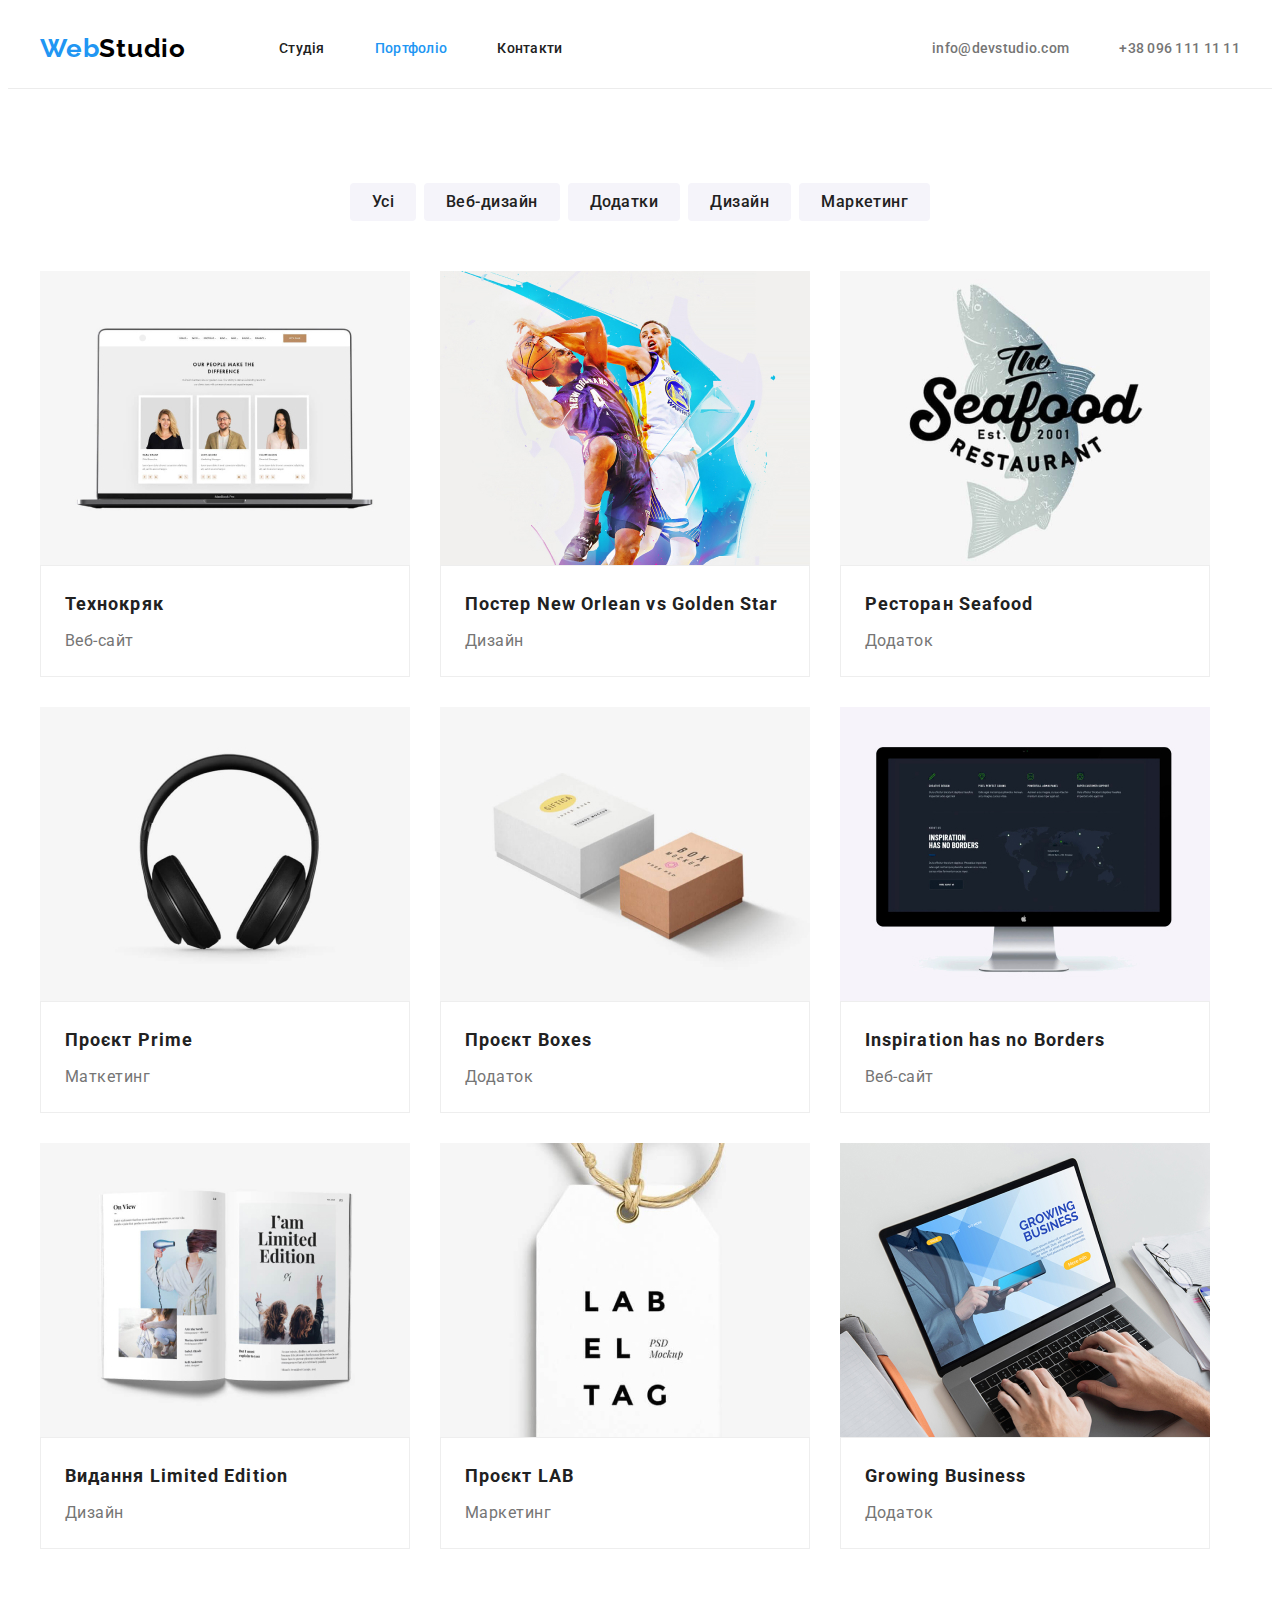
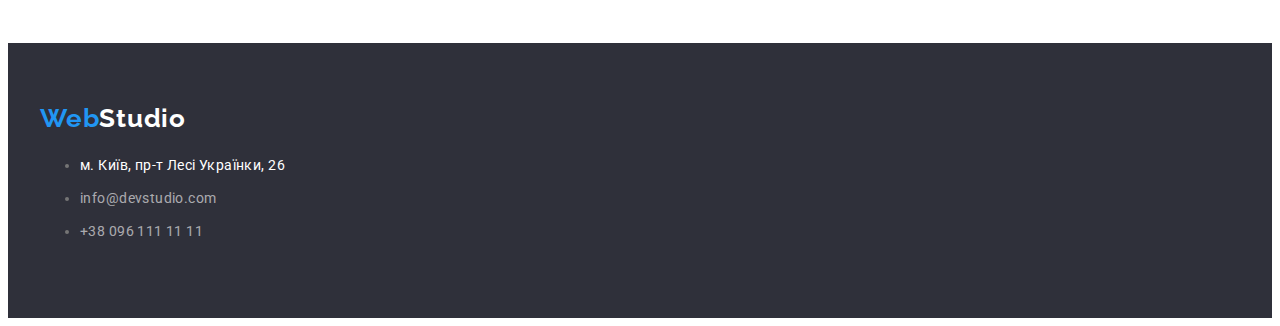
==== portfolio.html @ 2af4adc4 "Initial commit" ====
<!DOCTYPE html>
<html lang="en">
  <head>
    <meta charset="UTF-8" />
    <meta http-equiv="X-UA-Compatible" content="IE=edge" />
    <meta name="viewport" content="width=device-width, initial-scale=1.0" />
    <title>Portfolio</title>
    <!-- fonts -->
    <link rel="preconnect" href="https://fonts.googleapis.com" />
    <link rel="preconnect" href="https://fonts.gstatic.com" crossorigin />
    <link
      href="https://fonts.googleapis.com/css2?family=Raleway:wght@700&family=Roboto:wght@400;500;700;900&display=swap"
      rel="stylesheet"
    />
    <link
      rel="stylesheet"
      href="https://cdnjs.cloudflare.com/ajax/libs/modern-normalize/1.1.0/modern-normalize.min.css"
      integrity="sha512-wpPYUAdjBVSE4KJnH1VR1HeZfpl1ub8YT/NKx4PuQ5NmX2tKuGu6U/JRp5y+Y8XG2tV+wKQpNHVUX03MfMFn9Q=="
      crossorigin="anonymous"
      referrerpolicy="no-referrer"
    />
    <link rel="stylesheet" href="./css/styles.css" />
    <meta name="Ефективні рішення для вашого бізнесу" content="Створення сайтів на замовлення" />
  </head>
  <body>
    <header class="header">
      <div class="container">
        <a class="logo-link link" href="./index.html">Web<span class="logo-deko">Studio</span></a>
        <nav class="nav">
          <ul class="nav-list list">
            <li class="nav-item"><a class="nav-link link" href="./index.html">Студія</a></li>
            <li class="nav-item"
              ><a class="nav-link link activ-page" href="./portfolio.html">Портфоліо</a></li
            >
            <li class="nav-item"><a class="nav-link link" href="">Контакти</a></li>
          </ul>
        </nav>
        <ul class="contacts-list list">
          <li class="contacts-mail"
            ><a class="contacts-link link" href="mailto:info@devstudio.com"
              >info@devstudio.com</a
            ></li
          >
          <li class="contacts-tel"
            ><a class="contacts-link link" href="tel:+380961111111">+38 096 111 11 11</a></li
          >
        </ul>
      </div>
      <!--top-line-->
    </header>
    <!-- portfolio -->
    <main>
      <section class="section">
        <div class="container">
          <h1 class="visually-hidden">Портфоліо</h1>
          <!-- filters -->
          <ul class="filter-btns list">
            <li> <button class="filter-btn" type="button">Усі</button></li>
            <li> <button class="filter-btn" type="button">Веб-дизайн</button></li>
            <li> <button class="filter-btn" type="button">Додатки</button></li>
            <li> <button class="filter-btn" type="button">Дизайн</button></li>
            <li> <button class="filter-btn" type="button">Маркетинг</button></li>
          </ul>
          <!-- projects -->

          <ul class="project-list list">
            <li class="project-item">
              <img
                class="project-img"
                width="370"
                height="294"
                src="./imeges/portfolio/img1.jpg"
                alt="Сторінка Технокряку на екрані ноутбука "
              />
              <div class="project-discripnion"
                ><h2 class="project-title">Технокряк</h2><p class="project-txt">Веб-сайт</p></div
              ></li
            >
            <li class="project-item">
              <img
                class="project-img"
                width="370"
                height="294"
                src="./imeges/portfolio/img2.jpg"
                alt="Баскетбольний ігровий епізод"
              />
              <div class="project-discripnion"
                ><h2 class="project-title">Постер New Orlean vs Golden Star</h2
                ><p class="project-txt">Дизайн</p></div
              ></li
            >
            <li class="project-item">
              <img
                class="project-img"
                width="370"
                height="294"
                src="./imeges/portfolio/img3.jpg"
                alt="Логотип ресторану"
              />
              <div class="project-discripnion"
                ><h2 class="project-title">Ресторан Seafood</h2
                ><p class="project-txt">Додаток</p></div
              ></li
            >
            <li class="project-item">
              <img
                class="project-img"
                width="370"
                height="294"
                src="./imeges/portfolio/img4.jpg"
                alt="Навушники"
              />
              <div class="project-discripnion"
                ><h2 class="project-title">Проєкт Prime</h2> <a href=""></a
                ><p class="project-txt">Маткетинг</p></div
              ></li
            >
            <li class="project-item">
              <img
                class="project-img"
                width="370"
                height="294"
                src="./imeges/portfolio/img5.jpg"
                alt="Гарні коробочки"
              />
              <div class="project-discripnion"
                ><h2 class="project-title">Проєкт Boxes</h2> <p class="project-txt">Додаток</p></div
              ></li
            >
            <li class="project-item">
              <img
                class="project-img"
                width="370"
                height="294"
                src="./imeges/portfolio/img6.jpg"
                alt="Монітор із зораженням мапи світу"
              /><div class="project-discripnion"
                ><h2 class="project-title">Inspiration has no Borders</h2
                ><p class="project-txt">Веб-сайт</p></div
              ></li
            >
            <li class="project-item">
              <img
                class="project-img"
                width="370"
                height="294"
                src="./imeges/portfolio/img7.jpg"
                alt="Розгорнутий глянцевий часопис"
              /><div class="project-discripnion"
                ><h2 class="project-title">Видання Limited Edition</h2>
                <p class="project-txt">Дизайн</p></div
              ></li
            >
            <li class="project-item">
              <img
                class="project-img"
                width="370"
                height="294"
                src="./imeges/portfolio/img8.jpg"
                alt="Крафтова бірка з написом"
              /><div class="project-discripnion"
                ><h2 class="project-title">Проєкт LAB</h2><p class="project-txt">Маркетинг</p></div
              ></li
            >
            <li class="project-item">
              <img
                class="project-img"
                width="370"
                height="294"
                src="./imeges/portfolio/img9.jpg"
                alt="робота на ноубуці"
              /><div class="project-discripnion"
                ><h2 class="project-title">Growing Business</h2
                ><p class="project-txt">Додаток</p></div
              ></li
            >
          </ul>
        </div>
      </section>
    </main>

    <footer class="footer">
      <div class="container">
        <a class="logo-link link" href="./index.html"
          >Web<span class="logo-deko-white">Studio</span></a
        >
        <address class="address">
          <ul class="address-list">
            <li class="address-item">
              <a
                class="address-link link"
                target="_blank"
                rel="noopener nofollow"
                href="https://www.google.com/maps/d/viewer?mid=10uSM3H-mIU3GznYo2szRIEphczw&hl=en_US&ll=50.42732700000001%2C30.538092&z=17"
                >м. Київ, пр-т Лесі Українки, 26</a
              >
            </li>
            <li class="address-item"
              ><a class="mail-link link" href="mailto:info@devstudio.com">info@devstudio.com</a></li
            >
            <li class="address-item margin-bottom0"
              ><a class="tel-link link" href="tel:+380961111111">+38 096 111 11 11</a></li
            >
          </ul>
        </address>
      </div>
    </footer>
  </body>
</html>
---- css/styles.css ----
:root {
  --main-font: Roboto, sans-serif;
  --secondary-font: Raleway, sans-serif;
  --primery-bgn: #f5f5f5;
  --secondary-bgn: #f5f4fa;
  --aсcent-bgn: #2f303a;
  --accent-color: #2196f3;
  --main-font-color: #757575;
  --secondary-font-color: #212121;
  --accent-font-color: #ffffff;
}
h1,
h2,
h3,
h4,
h5,
h6,
p {
  margin: 0px;
}

img {
  display: block;
  max-width: 100%;
  height: auto;
}

address {
  font-style: normal;
}
button {
  display: block;
  cursor: pointer;
  border: none;
  border-radius: 4px;
}
.section {
  padding-top: 94px;
  padding-bottom: 94px;
}
.container {
  width: 1200px;
  margin-left: auto;
  margin-right: auto;
  padding-left: 15px;
  padding-right: 15px;
}
.list {
  list-style: none;
  padding-left: 0px;
  margin: 0px;
}
.link {
  text-decoration: none;
  color: inherit;
}

body {
  font-family: var(--main-font);
  font-size: 14px;
  background-color: #ffffff;
  letter-spacing: 0.03em;
  color: var(--main-font-color);
}

/* -------------header-------------------- */
.header {
  border-bottom: 1px solid #ececec;
}
.header > .container {
  display: flex;
  align-items: center;
}
.logo-link {
  font-family: 'Raleway';
  font-style: normal;
  font-weight: 700;
  font-size: 26px;
  line-height: calc(31 / 26);
  letter-spacing: 0.03em;
  color: var(--accent-color);
}

.logo-deko {
  color: black;
}
.nav {
  margin-left: 93px;
}
.nav-list,
.contacts-list {
  display: flex;
  gap: 50px;
}
/* .nav-list :not(:last-child) {
  margin-right: 50px;
} */

.nav-link {
  display: block;
  padding-top: 32px;
  padding-bottom: 32px;

  font-weight: 500;
  line-height: calc(16 / 14);
  letter-spacing: 0.02em;
  color: var(--secondary-font-color);
}
.nav-link:hover,
.nav-link:focus {
  color: var(--accent-color);
}

.activ-page {
  color: var(--accent-color);
}
/* .contacts-list :not(:last-child) {
  margin-right: 50px;
} */
.contacts-list {
  margin-left: auto;
}
.contacts-link {
  font-weight: 500;
  line-height: calc(16 / 14);
  letter-spacing: 0.02em;
}
.contacts-link:hover,
.contacts-link:focus {
  color: var(--accent-color);
}
/*--------------- hero---------------------- */
.hero {
  background: var(--aсcent-bgn);
  text-align: center;
  padding: 200px 0px;
}

.hero-title {
  font-weight: 900;
  font-size: 44px;
  line-height: calc(60 / 44);
  letter-spacing: 0.06em;
  text-transform: uppercase;
  color: var(--accent-font-color);
  padding-bottom: 0px;
  margin: 0px auto 30px;
  width: 696px;
}
.hero-button {
  cursor: pointer;
  font-weight: 700;
  font-size: 16px;
  line-height: calc(30 / 16);
  letter-spacing: 0.06em;
  color: var(--accent-font-color);
  background-color: var(--accent-color);
  padding: 10px 32px;
  min-width: 216px;
  box-shadow: 0px 4px 4px rgba(0, 0, 0, 0.15);
  margin-left: auto;
  margin-right: auto;
  border: none;
}
/*----------------------------- features----------------------- */

.visually-hidden {
  position: absolute;
  width: 1px;
  height: 1px;
  margin: -1px;
  border: 0;
  padding: 0;

  white-space: nowrap;
  clip-path: inset(100%);
  clip: rect(0 0 0 0);
  overflow: hidden;
}
.features {
  padding-bottom: 0px;
}
.features-list {
  display: flex;
  gap: 30px;
}
/* .features-list :not(:last-child) {
  margin-right: 30px;
} */
.features-item {
  width: 270px;
}
.features-title {
  font-weight: 700;
  font-size: 14px;
  line-height: calc(16 / 14);
  letter-spacing: 0.03em;
  text-transform: uppercase;
  color: var(--secondary-font-color);
  margin-top: 0px;
  margin-bottom: 10px;
}
.features-txt {
  line-height: calc(24 / 14);
  color: var(--main-font-color);
  margin-bottom: 0px;
  margin-top: 0px;
}
/* -----------------------our-work--------------------------- */

.work-list {
  margin-top: 0px;
  margin-bottom: 0px;
  padding-left: 0px;

  display: flex;
  gap: 30px;
}
/* .work-list :not(:last-child) {
  margin-right: 30px;
} */
.work-img {
  display: block;
}
/*------------------------- team------------------------------ */
.team {
  background: var(--secondary-bgn);
}
.work-title,
.team-title {
  font-weight: 700;
  font-size: 36px;
  line-height: calc(42 / 36);
  text-align: center;
  letter-spacing: 0.03em;
  color: var(--secondary-font-color);
  margin-bottom: 50px;
  margin-top: 0px;
}
.team-list {
  display: block;
  display: flex;
  gap: 30px;
  margin-top: 0px;
  margin-bottom: 0px;
  padding-left: 0px;
}
/* .team-list > :not(:last-child) {
  margin-right: 30px;
} */
.team-item {
  width: 270px;
  background-color: var(--accent-font-color);
  box-shadow: 0px 1px 3px rgba(0, 0, 0, 0.12), 0px 1px 1px rgba(0, 0, 0, 0.14),
    0px 2px 1px rgba(0, 0, 0, 0.2);
  border-radius: 0px 0px 4px 4px;
  margin-right: 0px;
}
.team-img {
}
.team-discription {
  text-align: center;
  padding-top: 30px;
  padding-bottom: 30px;
}
.team-mate,
.team-position {
  font-size: 16px;
  line-height: calc(19 / 16);
}
.team-mate {
  font-weight: 500;
  color: var(--secondary-font-color);
  margin-top: 0px;
  margin-bottom: 10px;
  margin-right: 0px;
}
.team-position {
  margin-top: 0px;
  margin-bottom: 0px;
}
/* ------------------------footer--------------------------- */
.footer {
  background: var(--aсcent-bgn);
  padding-top: 60px;
  padding-bottom: 60px;
}
.logo-deko-white {
  color: var(--accent-font-color);
}
.address {
  margin-top: 20px;
}

.address-item {
  margin-bottom: 9px;
}
.margin-bottom0 {
  margin-bottom: 0px;
}
.mail-link,
.tel-link,
.address-link {
  font-style: normal;
  line-height: 1.71;
}
.address-link {
  color: var(--accent-font-color);
}
.mail-link,
.tel-link {
  color: rgba(255, 255, 255, 0.6);
}
.address-link:hover,
.address-link:focus,
.mail-link:hover,
.mail-link:focus,
.tel-link:hover,
.tel-link:focus {
  color: var(--accent-color);
}
/* ---------------------------portfolio---------------------------------- */

.filter-btns {
  padding-left: 0px;

  margin-top: 0px;
  margin-bottom: 0px;
  display: flex;
  justify-content: center;
  gap: 8px;
}
/* .filter-btns :not(:last-child) {
  margin-right: 8px;
} */
.filter-btn {
  cursor: pointer;
  font-weight: 500;
  font-size: 16px;
  line-height: calc(26 / 16);
  text-align: center;
  color: var(--secondary-font-color);
  font-family: inherit;
  letter-spacing: 0.03em;
  background-color: var(--secondary-bgn);
  padding: 6px 22px;
  border: none;
}
.filter-btn:hover,
.filter-btn:focus {
  color: var(--accent-font-color);
  background-color: var(--accent-color);
}
.project-list {
  padding-left: 0px;
  margin-top: 50px;
  margin-bottom: 0px;
  display: flex;
  flex-wrap: wrap;
  gap: 30px;
}
.project-item {
  width: 370px;
}

.project-img {
  display: block;
  max-width: 100%;
  height: auto;
}
.project-discripnion {
  padding-top: 20px;
  padding-bottom: 20px;
  padding-left: 24px;
  padding-right: 24px;
  border: 1px solid #eeeeee;
}
.project-title {
  font-weight: 700;
  font-size: 18px;
  line-height: calc(36 / 18);
  letter-spacing: 0.06em;
  color: var(--secondary-font-color);
  margin-top: 0px;
  margin-bottom: 0px;
}
.project-txt {
  font-size: 16px;
  line-height: calc(30 / 16);
  margin-bottom: 0px;
  margin-top: 4px;
  letter-spacing: 0.03em;
}
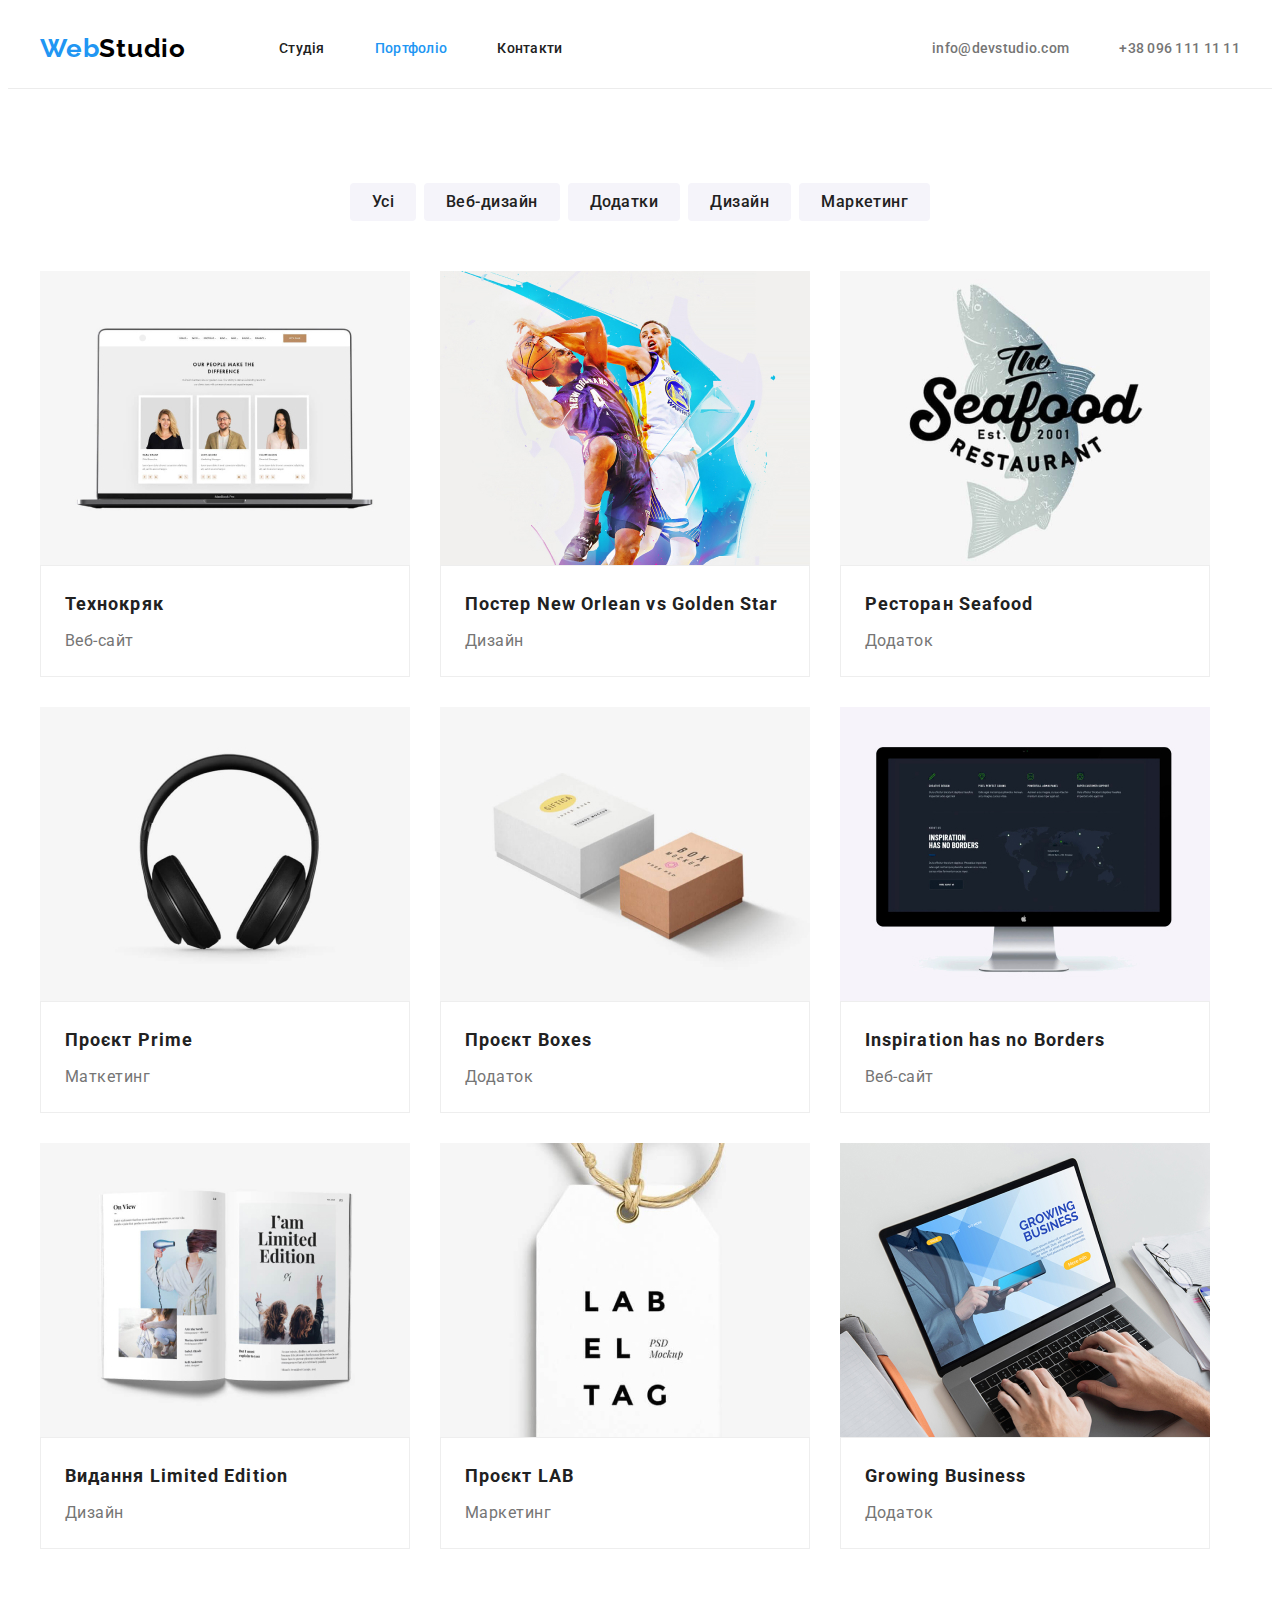
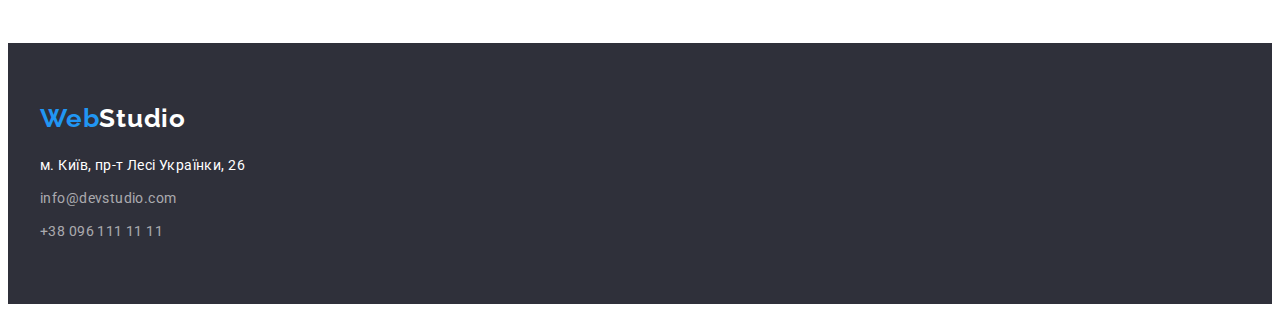
==== commit 84beddde: "1-st" ====
--- a/portfolio.html
+++ b/portfolio.html
@@ -185,7 +185,7 @@
           >Web<span class="logo-deko-white">Studio</span></a
         >
         <address class="address">
-          <ul class="address-list">
+          <ul class="address-list list">
             <li class="address-item">
               <a
                 class="address-link link"
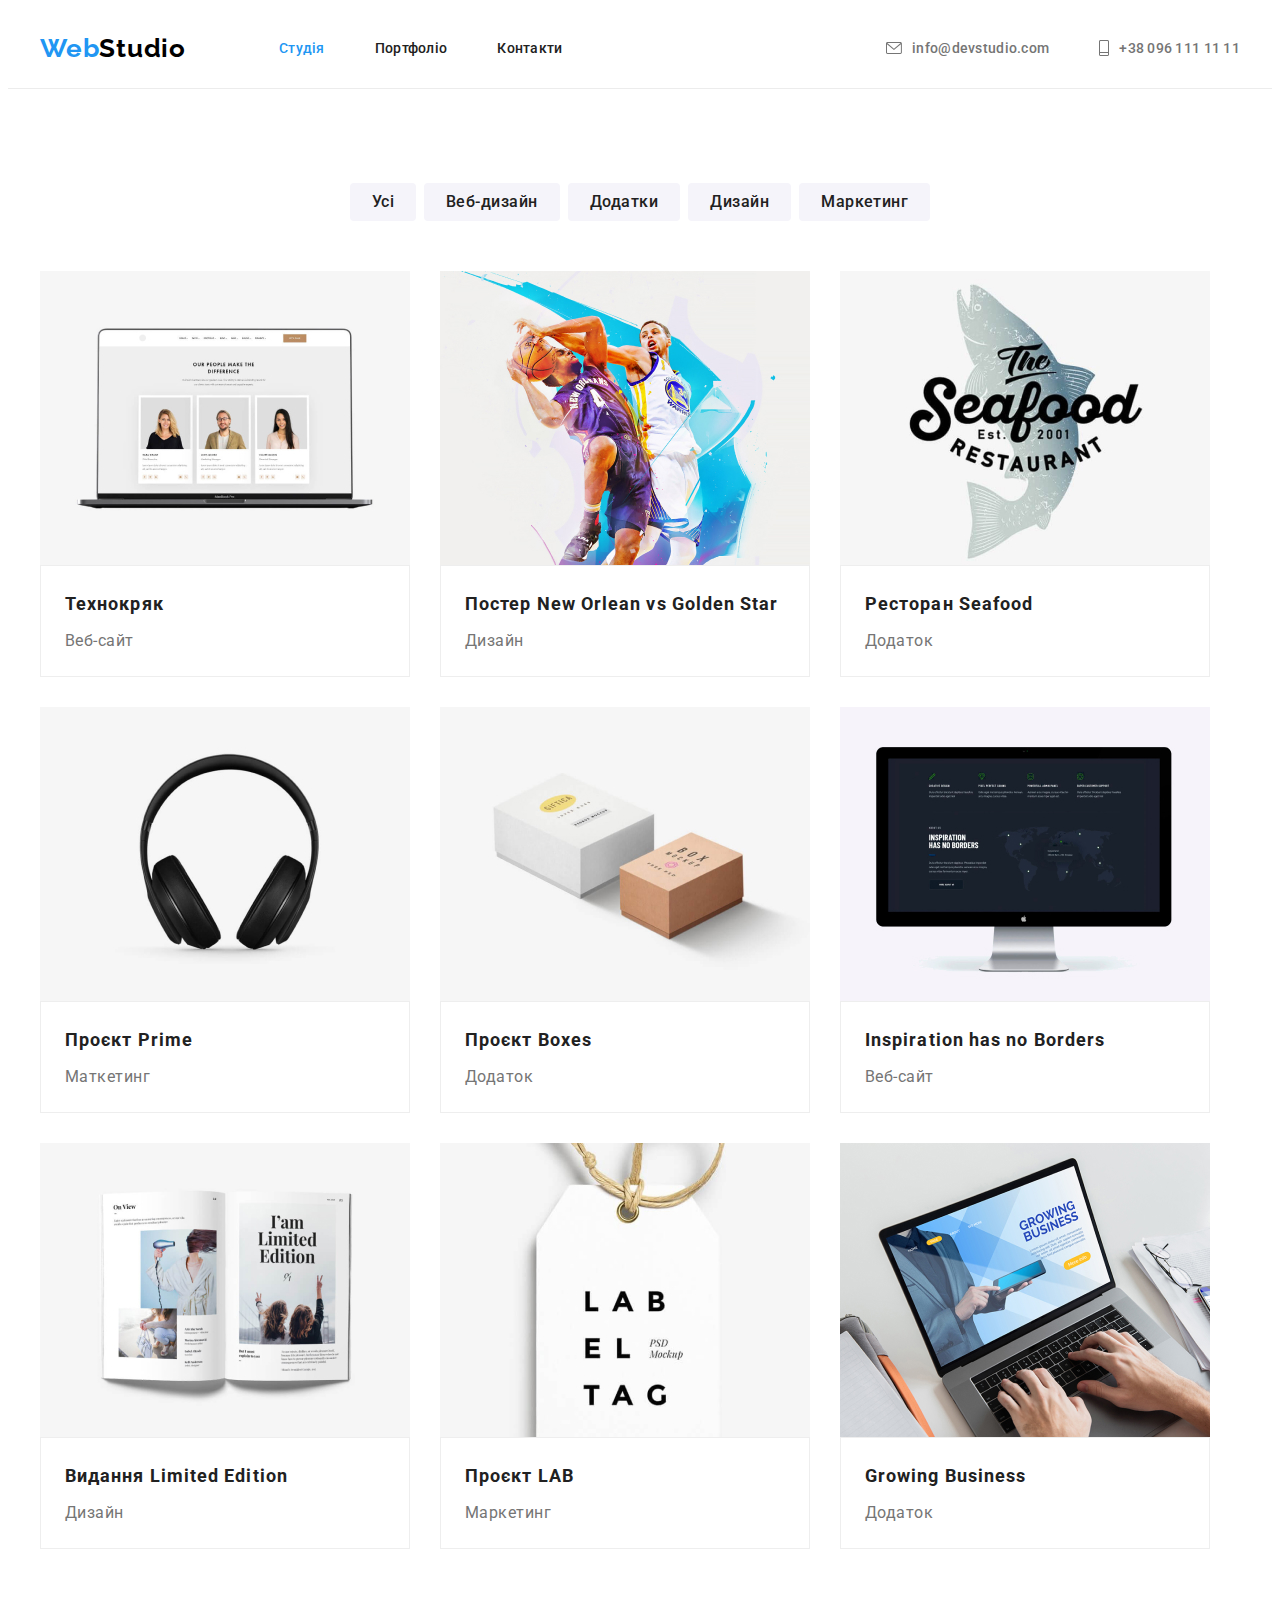
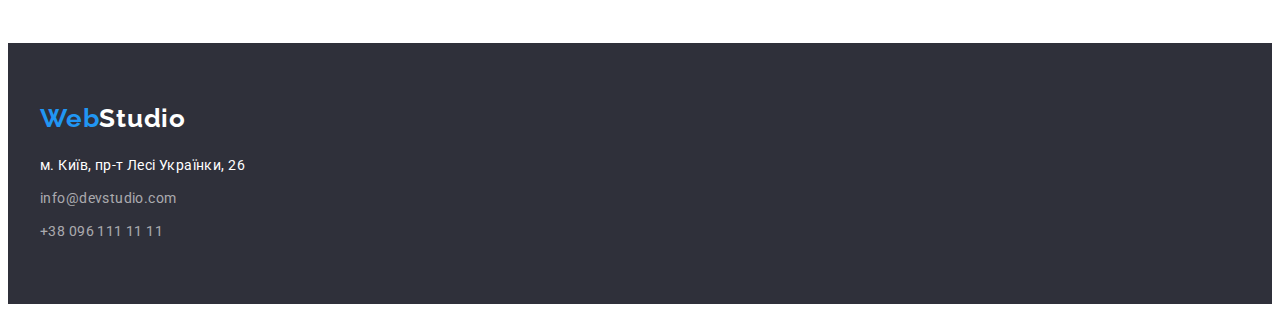
==== commit 9564b09c: "add header&features-logo" ====
--- a/portfolio.html
+++ b/portfolio.html
@@ -28,21 +28,28 @@
         <a class="logo-link link" href="./index.html">Web<span class="logo-deko">Studio</span></a>
         <nav class="nav">
           <ul class="nav-list list">
-            <li class="nav-item"><a class="nav-link link" href="./index.html">Студія</a></li>
             <li class="nav-item"
-              ><a class="nav-link link activ-page" href="./portfolio.html">Портфоліо</a></li
-            >
+              ><a class="nav-link link activ-page" href="./index.html">Студія</a></li
+            >
+            <li class="nav-item"><a class="nav-link link" href="./portfolio.html">Портфоліо</a></li>
             <li class="nav-item"><a class="nav-link link" href="">Контакти</a></li>
           </ul>
         </nav>
         <ul class="contacts-list list">
-          <li class="contacts-mail"
-            ><a class="contacts-link link" href="mailto:info@devstudio.com"
-              >info@devstudio.com</a
+          <li class="contacts-mail">
+            <a class="contacts-link link" href="mailto:info@devstudio.com">
+              <svg class="contacts-icon" width="16" height="12">
+                <use href="./imeges/icons.svg#konvert"></use>
+              </svg>
+              info@devstudio.com</a
             ></li
           >
           <li class="contacts-tel"
-            ><a class="contacts-link link" href="tel:+380961111111">+38 096 111 11 11</a></li
+            ><a class="contacts-link link" href="tel:+380961111111">
+              <svg class="contacts-icon" width="10" height="16">
+                <use href="./imeges/icons.svg#phone"></use></svg
+              >+38 096 111 11 11</a
+            ></li
           >
         </ul>
       </div>
--- a/css/styles.css
+++ b/css/styles.css
@@ -92,9 +92,6 @@
   display: flex;
   gap: 50px;
 }
-/* .nav-list :not(:last-child) {
-  margin-right: 50px;
-} */
 
 .nav-link {
   display: block;
@@ -114,26 +111,41 @@
 .activ-page {
   color: var(--accent-color);
 }
-/* .contacts-list :not(:last-child) {
-  margin-right: 50px;
-} */
+
 .contacts-list {
   margin-left: auto;
 }
+.contacts-link {
+  display: flex;
+  align-items: center;
+  gap: 10px;
+}
+
 .contacts-link {
   font-weight: 500;
   line-height: calc(16 / 14);
   letter-spacing: 0.02em;
 }
+.contacts-icon {
+  fill: var(--main-font-color);
+}
 .contacts-link:hover,
 .contacts-link:focus {
   color: var(--accent-color);
 }
 /*--------------- hero---------------------- */
 .hero {
+  max-width: 1600px;
   background: var(--aсcent-bgn);
   text-align: center;
   padding: 200px 0px;
+  background-image: linear-gradient(to right, rgba(47, 48, 58, 0.4), rgba(47, 48, 58, 0.4)),
+    url(../imeges/bgr-hero.jpg);
+  background-repeat: no-repeat;
+  background-position: center;
+  background-size: cover;
+  margin-left: auto;
+  margin-right: auto;
 }
 
 .hero-title {
@@ -184,11 +196,18 @@
   display: flex;
   gap: 30px;
 }
-/* .features-list :not(:last-child) {
-  margin-right: 30px;
-} */
+
 .features-item {
   width: 270px;
+}
+.features-icon {
+  display: block;
+  padding-top: 25px;
+  padding-bottom: 25px;
+  padding-left: 100px;
+  padding-right: 100px;
+  background-color: var(--secondary-bgn);
+  margin-bottom: 30px;
 }
 .features-title {
   font-weight: 700;
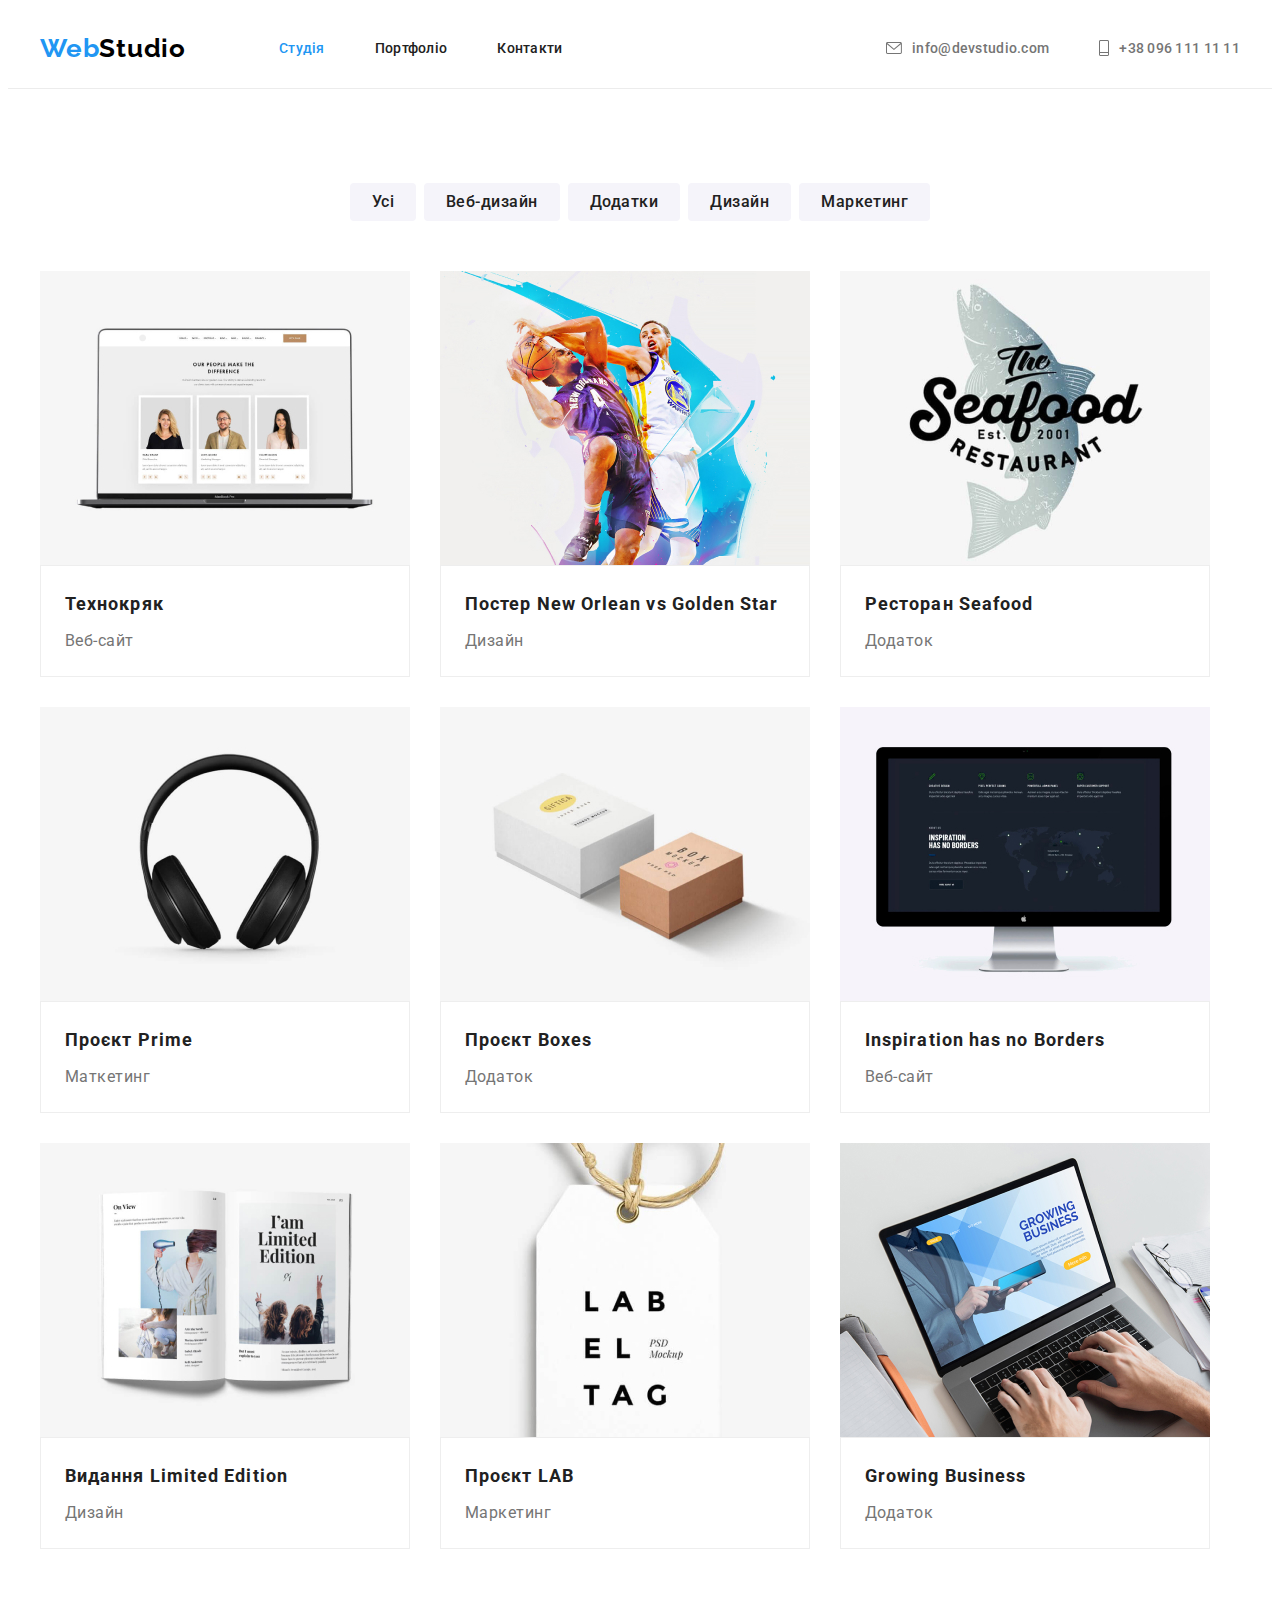
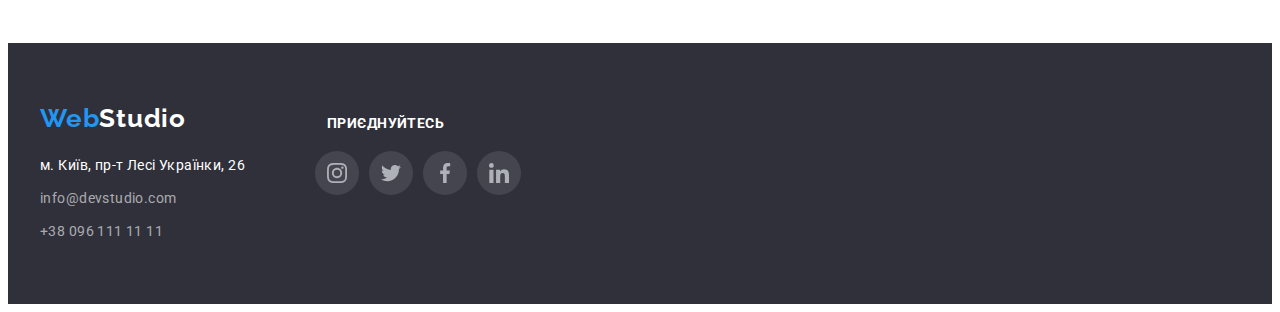
==== commit a8780592: "add socials to footer & team" ====
--- a/portfolio.html
+++ b/portfolio.html
@@ -187,29 +187,82 @@
     </main>
 
     <footer class="footer">
-      <div class="container">
-        <a class="logo-link link" href="./index.html"
-          >Web<span class="logo-deko-white">Studio</span></a
-        >
-        <address class="address">
-          <ul class="address-list list">
-            <li class="address-item">
-              <a
-                class="address-link link"
-                target="_blank"
-                rel="noopener nofollow"
-                href="https://www.google.com/maps/d/viewer?mid=10uSM3H-mIU3GznYo2szRIEphczw&hl=en_US&ll=50.42732700000001%2C30.538092&z=17"
-                >м. Київ, пр-т Лесі Українки, 26</a
-              >
-            </li>
-            <li class="address-item"
-              ><a class="mail-link link" href="mailto:info@devstudio.com">info@devstudio.com</a></li
-            >
-            <li class="address-item margin-bottom0"
-              ><a class="tel-link link" href="tel:+380961111111">+38 096 111 11 11</a></li
-            >
-          </ul>
-        </address>
+      <div class="container flex">
+        <div>
+          <a class="logo-link link" href="./index.html"
+            >Web<span class="logo-deko-white">Studio</span></a
+          >
+          <address class="address">
+            <ul class="address-list list">
+              <li class="address-item">
+                <a
+                  class="address-link link"
+                  target="_blank"
+                  rel="noopener nofollow"
+                  href="https://www.google.com/maps/d/viewer?mid=10uSM3H-mIU3GznYo2szRIEphczw&hl=en_US&ll=50.42732700000001%2C30.538092&z=17"
+                  >м. Київ, пр-т Лесі Українки, 26</a
+                >
+              </li>
+              <li class="address-item"
+                ><a class="mail-link link" href="mailto:info@devstudio.com"
+                  >info@devstudio.com</a
+                ></li
+              >
+              <li class="address-item margin-bottom0"
+                ><a class="tel-link link" href="tel:+380961111111">+38 096 111 11 11</a></li
+              >
+            </ul>
+          </address>
+        </div>
+        <div class="join">
+          <h2 class="join-title">приєднуйтесь</h2>
+          <ul class="socials list">
+            <li class="socials-item">
+              <a
+                class="socials-link link"
+                href="https://www.instagram.com"
+                target="_blank"
+                rel="noopener noreferrer"
+                aria-label="instagram"
+              >
+                <svg class="address-icon" width="20" height="20">
+                  <use href="./imeges/icons.svg#instagram1"></use></svg></a
+            ></li>
+            <li class="socials-item">
+              <a
+                class="socials-link link"
+                href="https://twitter.com"
+                target="_blank"
+                rel="noopener noreferrer"
+                aria-label="twitter"
+              >
+                <svg class="address-icon" width="20" height="20">
+                  <use href="./imeges/icons.svg#twitter2"></use></svg></a
+            ></li>
+            <li class="socials-item">
+              <a
+                class="socials-link link"
+                href="https://m.facebook.com"
+                target="_blank"
+                rel="noopener noreferrer"
+                aria-label="facebook"
+              >
+                <svg class="address-icon" width="20" height="20">
+                  <use href="./imeges/icons.svg#facebook3"></use></svg></a
+            ></li>
+            <li class="socials-item">
+              <a
+                class="socials-link link"
+                href="https://ua.linkedin.com"
+                target="_blank"
+                rel="noopener noreferrer"
+                aria-label="linkedin"
+              >
+                <svg class="address-icon" width="20" height="20">
+                  <use href="./imeges/icons.svg#linkedin4"></use></svg></a
+            ></li>
+          </ul>
+        </div>
       </div>
     </footer>
   </body>
--- a/css/styles.css
+++ b/css/styles.css
@@ -235,9 +235,7 @@
   display: flex;
   gap: 30px;
 }
-/* .work-list :not(:last-child) {
-  margin-right: 30px;
-} */
+
 .work-img {
   display: block;
 }
@@ -257,16 +255,13 @@
   margin-top: 0px;
 }
 .team-list {
-  display: block;
   display: flex;
   gap: 30px;
   margin-top: 0px;
   margin-bottom: 0px;
   padding-left: 0px;
 }
-/* .team-list > :not(:last-child) {
-  margin-right: 30px;
-} */
+
 .team-item {
   width: 270px;
   background-color: var(--accent-font-color);
@@ -274,13 +269,12 @@
     0px 2px 1px rgba(0, 0, 0, 0.2);
   border-radius: 0px 0px 4px 4px;
   margin-right: 0px;
-}
-.team-img {
-}
+  padding-bottom: 30px;
+}
+
 .team-discription {
   text-align: center;
   padding-top: 30px;
-  padding-bottom: 30px;
 }
 .team-mate,
 .team-position {
@@ -296,7 +290,20 @@
 }
 .team-position {
   margin-top: 0px;
-  margin-bottom: 0px;
+  margin-bottom: 30px;
+}
+.socials {
+  display: flex;
+  justify-content: center;
+
+  gap: 10px;
+}
+.socials-link {
+  width: 44px;
+  height: 44px;
+  display: flex;
+  align-items: center;
+  justify-content: center;
 }
 /* ------------------------footer--------------------------- */
 .footer {
@@ -304,13 +311,16 @@
   padding-top: 60px;
   padding-bottom: 60px;
 }
+.flex {
+  display: flex;
+  gap: 70px;
+}
 .logo-deko-white {
   color: var(--accent-font-color);
 }
-.address {
+.address-list {
   margin-top: 20px;
 }
-
 .address-item {
   margin-bottom: 9px;
 }
@@ -338,6 +348,22 @@
 .tel-link:focus {
   color: var(--accent-color);
 }
+.join-title {
+  font-weight: 700;
+  font-size: 14px;
+  line-height: calc(16 / 14);
+  letter-spacing: 0.03em;
+  text-transform: uppercase;
+  color: var(--accent-font-color);
+  padding-left: 12px;
+  margin-top: 12px;
+}
+.join .socials-link {
+  margin-top: 20px;
+  background-color: rgba(255, 255, 255, 0.1);
+  border-radius: 50%;
+}
+
 /* ---------------------------portfolio---------------------------------- */
 
 .filter-btns {
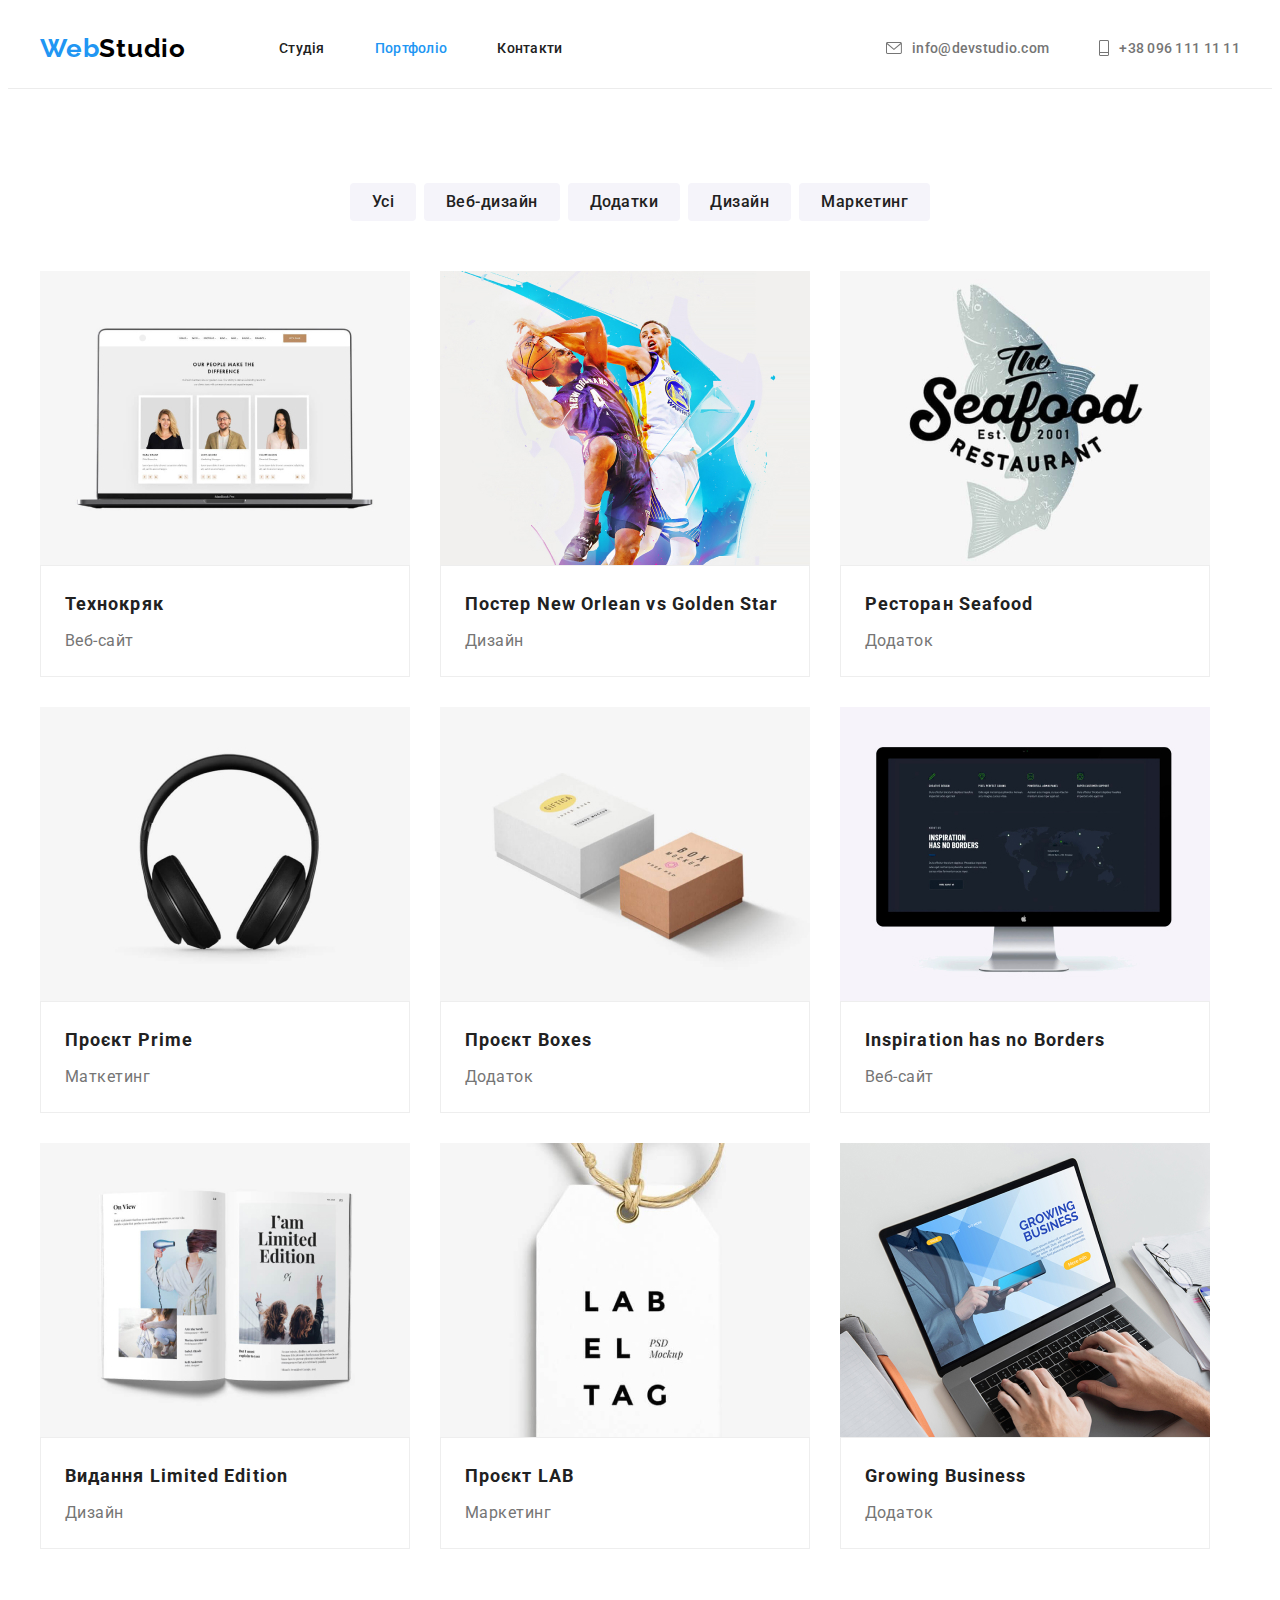
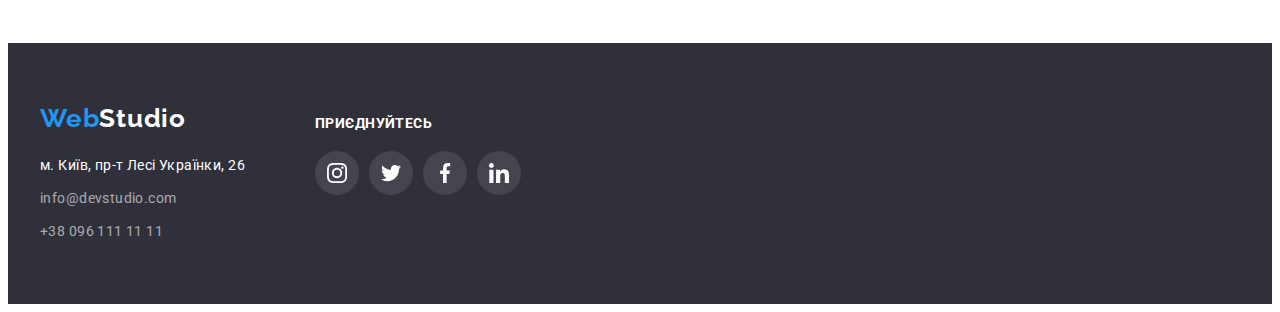
==== commit 62c0bd03: "add hover$focuc index" ====
--- a/portfolio.html
+++ b/portfolio.html
@@ -28,10 +28,10 @@
         <a class="logo-link link" href="./index.html">Web<span class="logo-deko">Studio</span></a>
         <nav class="nav">
           <ul class="nav-list list">
+            <li class="nav-item"><a class="nav-link link" href="./index.html">Студія</a></li>
             <li class="nav-item"
-              ><a class="nav-link link activ-page" href="./index.html">Студія</a></li
-            >
-            <li class="nav-item"><a class="nav-link link" href="./portfolio.html">Портфоліо</a></li>
+              ><a class="nav-link link activ-page" href="./portfolio.html">Портфоліо</a></li
+            >
             <li class="nav-item"><a class="nav-link link" href="">Контакти</a></li>
           </ul>
         </nav>
--- a/css/styles.css
+++ b/css/styles.css
@@ -126,13 +126,19 @@
   line-height: calc(16 / 14);
   letter-spacing: 0.02em;
 }
-.contacts-icon {
-  fill: var(--main-font-color);
-}
+
 .contacts-link:hover,
 .contacts-link:focus {
   color: var(--accent-color);
 }
+.contacts-icon {
+  fill: var(--main-font-color);
+}
+.contacts-link:hover .contacts-icon,
+.contacts-link:focus .contacts-icon {
+  fill: var(--accent-color);
+}
+
 /*--------------- hero---------------------- */
 .hero {
   max-width: 1600px;
@@ -304,6 +310,52 @@
   display: flex;
   align-items: center;
   justify-content: center;
+  border-radius: 50%;
+}
+.socials-icon {
+  fill: rgba(175, 177, 184, 1);
+}
+.socials-link:hover,
+.socials-link:focus {
+  background-color: var(--accent-color);
+}
+.socials-link:hover .socials-icon,
+.socials-link:focus .socials-icon {
+  fill: var(--accent-font-color);
+}
+/* ----------------------clients------------------------------ */
+.clients-title {
+  font-weight: 700;
+  font-size: 36px;
+  line-height: 42px;
+  text-align: center;
+  color: var(--secondary-font-color);
+  margin-bottom: 50px;
+}
+
+.clients-list {
+  display: flex;
+  gap: 30px;
+}
+.clients-link {
+  width: 170px;
+  height: 92px;
+  display: flex;
+  align-items: center;
+  justify-content: center;
+  border: 1px solid #afb1b8;
+  border-radius: 4px;
+}
+.clients-icon {
+  fill: rgba(175, 177, 184, 1);
+}
+.clients-link:hover,
+.clients-link:focus {
+  border: 1px solid var(--accent-color);
+}
+.clients-link:hover .clients-icon,
+.clients-link:focus .clients-icon {
+  fill: var(--accent-color);
 }
 /* ------------------------footer--------------------------- */
 .footer {
@@ -355,13 +407,19 @@
   letter-spacing: 0.03em;
   text-transform: uppercase;
   color: var(--accent-font-color);
-  padding-left: 12px;
+
   margin-top: 12px;
 }
 .join .socials-link {
   margin-top: 20px;
   background-color: rgba(255, 255, 255, 0.1);
-  border-radius: 50%;
+}
+.join .socials-link:hover,
+.join .socials-link:focus {
+  background-color: var(--accent-color);
+}
+.address-icon {
+  fill: var(--accent-font-color);
 }
 
 /* ---------------------------portfolio---------------------------------- */
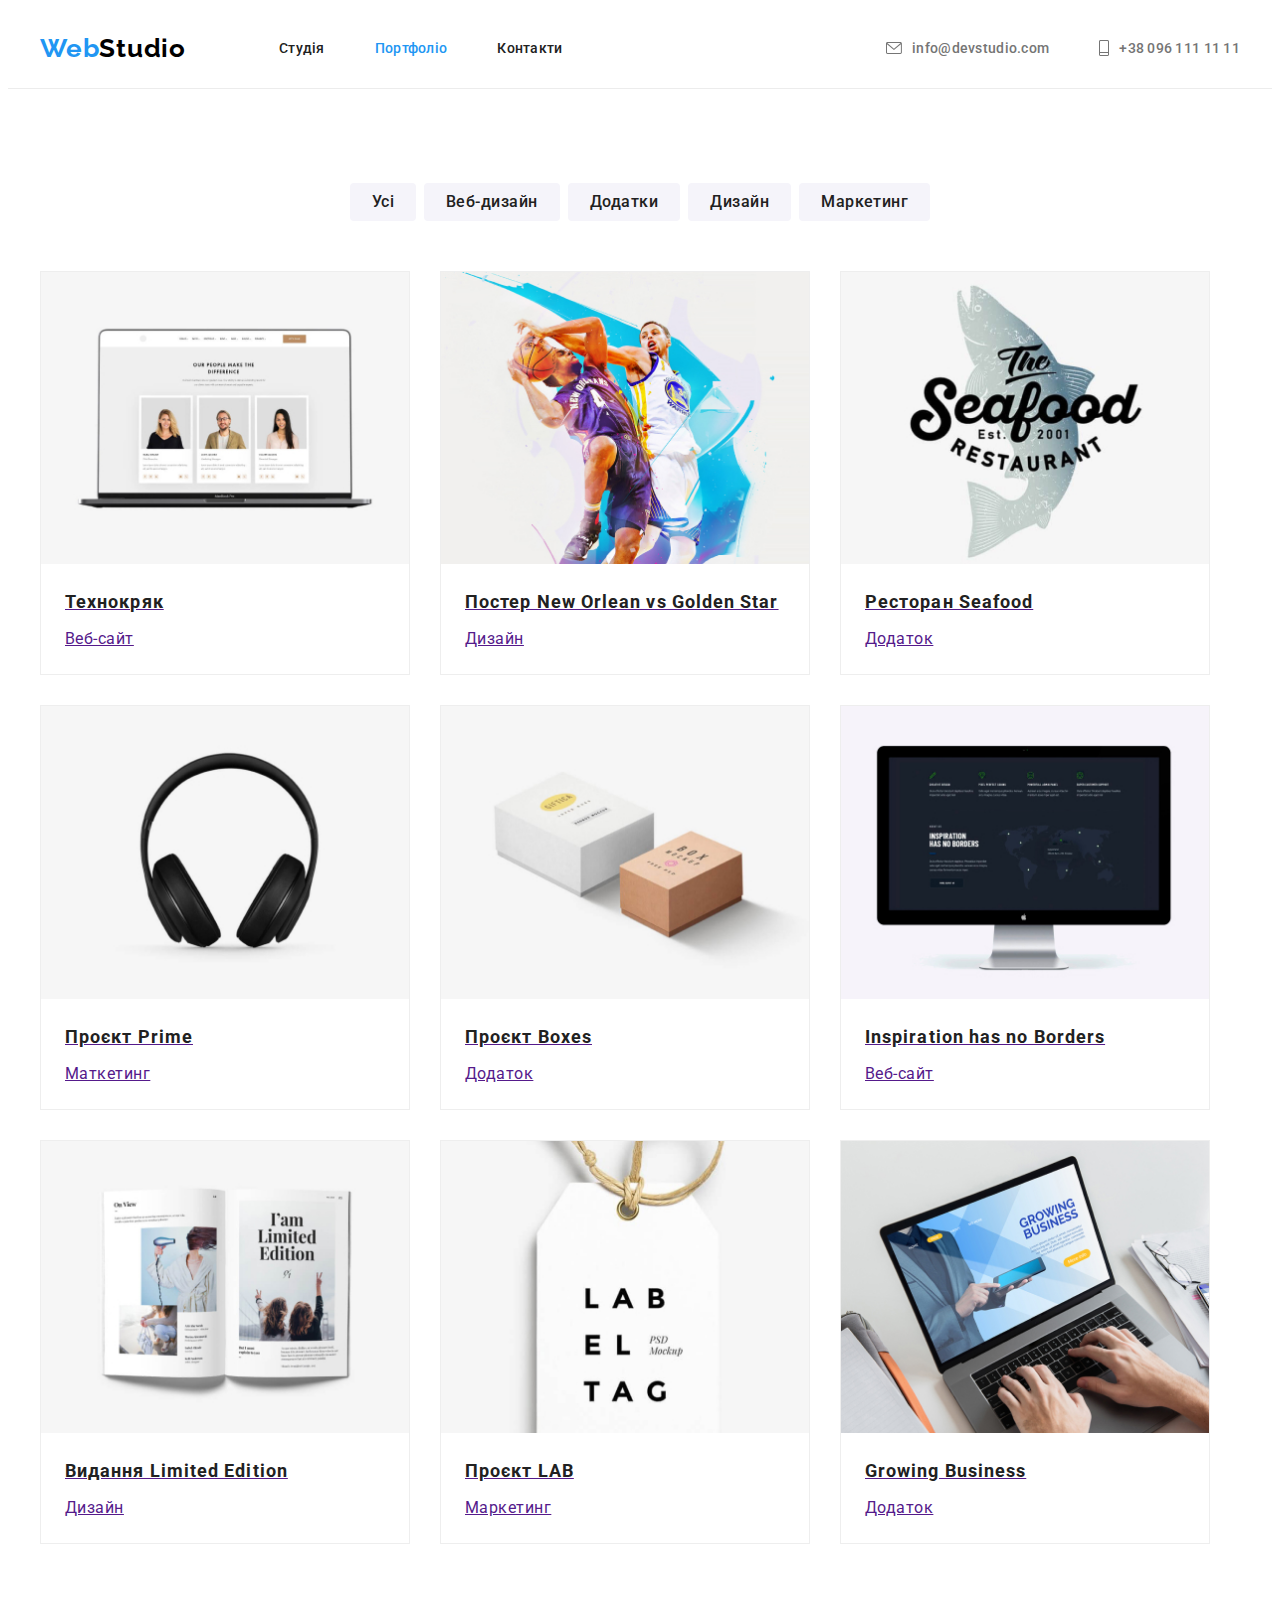
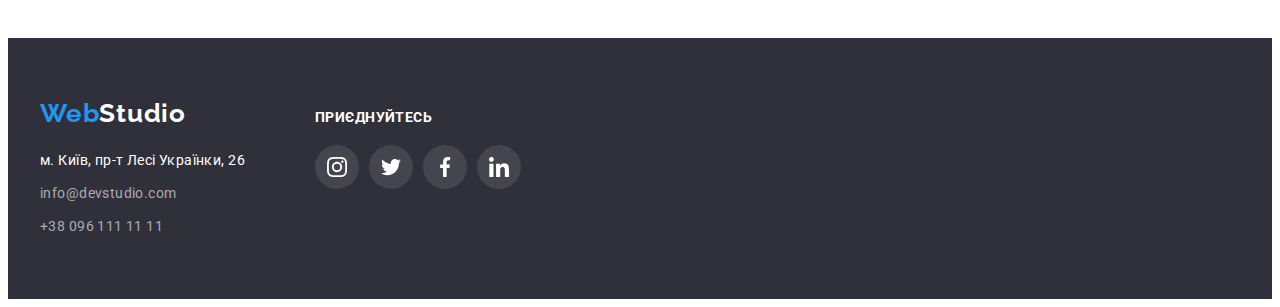
==== commit f0bef34d: "remoove defect" ====
--- a/portfolio.html
+++ b/portfolio.html
@@ -72,115 +72,135 @@
 
           <ul class="project-list list">
             <li class="project-item">
-              <img
-                class="project-img"
-                width="370"
-                height="294"
-                src="./imeges/portfolio/img1.jpg"
-                alt="Сторінка Технокряку на екрані ноутбука "
-              />
-              <div class="project-discripnion"
-                ><h2 class="project-title">Технокряк</h2><p class="project-txt">Веб-сайт</p></div
-              ></li
-            >
-            <li class="project-item">
-              <img
-                class="project-img"
-                width="370"
-                height="294"
-                src="./imeges/portfolio/img2.jpg"
-                alt="Баскетбольний ігровий епізод"
-              />
-              <div class="project-discripnion"
-                ><h2 class="project-title">Постер New Orlean vs Golden Star</h2
-                ><p class="project-txt">Дизайн</p></div
-              ></li
-            >
-            <li class="project-item">
-              <img
-                class="project-img"
-                width="370"
-                height="294"
-                src="./imeges/portfolio/img3.jpg"
-                alt="Логотип ресторану"
-              />
-              <div class="project-discripnion"
-                ><h2 class="project-title">Ресторан Seafood</h2
-                ><p class="project-txt">Додаток</p></div
-              ></li
-            >
-            <li class="project-item">
-              <img
-                class="project-img"
-                width="370"
-                height="294"
-                src="./imeges/portfolio/img4.jpg"
-                alt="Навушники"
-              />
-              <div class="project-discripnion"
-                ><h2 class="project-title">Проєкт Prime</h2> <a href=""></a
-                ><p class="project-txt">Маткетинг</p></div
-              ></li
-            >
-            <li class="project-item">
-              <img
-                class="project-img"
-                width="370"
-                height="294"
-                src="./imeges/portfolio/img5.jpg"
-                alt="Гарні коробочки"
-              />
-              <div class="project-discripnion"
-                ><h2 class="project-title">Проєкт Boxes</h2> <p class="project-txt">Додаток</p></div
-              ></li
-            >
-            <li class="project-item">
-              <img
-                class="project-img"
-                width="370"
-                height="294"
-                src="./imeges/portfolio/img6.jpg"
-                alt="Монітор із зораженням мапи світу"
-              /><div class="project-discripnion"
-                ><h2 class="project-title">Inspiration has no Borders</h2
-                ><p class="project-txt">Веб-сайт</p></div
-              ></li
-            >
-            <li class="project-item">
-              <img
-                class="project-img"
-                width="370"
-                height="294"
-                src="./imeges/portfolio/img7.jpg"
-                alt="Розгорнутий глянцевий часопис"
-              /><div class="project-discripnion"
-                ><h2 class="project-title">Видання Limited Edition</h2>
-                <p class="project-txt">Дизайн</p></div
-              ></li
-            >
-            <li class="project-item">
-              <img
-                class="project-img"
-                width="370"
-                height="294"
-                src="./imeges/portfolio/img8.jpg"
-                alt="Крафтова бірка з написом"
-              /><div class="project-discripnion"
-                ><h2 class="project-title">Проєкт LAB</h2><p class="project-txt">Маркетинг</p></div
-              ></li
-            >
-            <li class="project-item">
-              <img
-                class="project-img"
-                width="370"
-                height="294"
-                src="./imeges/portfolio/img9.jpg"
-                alt="робота на ноубуці"
-              /><div class="project-discripnion"
-                ><h2 class="project-title">Growing Business</h2
-                ><p class="project-txt">Додаток</p></div
-              ></li
-            >
+              <a class="project-link" href=""
+                ><img
+                  class="project-img"
+                  width="370"
+                  height="294"
+                  src="./imeges/portfolio/img1.jpg"
+                  alt="Сторінка Технокряку на екрані ноутбука "
+                />
+                <div class="project-discripnion"
+                  ><h2 class="project-title">Технокряк</h2><p class="project-txt">Веб-сайт</p></div
+                ></a
+              >
+            </li>
+            <li class="project-item">
+              <a class="project-link" href=""
+                ><img
+                  class="project-img"
+                  width="370"
+                  height="294"
+                  src="./imeges/portfolio/img2.jpg"
+                  alt="Баскетбольний ігровий епізод"
+                />
+                <div class="project-discripnion"
+                  ><h2 class="project-title">Постер New Orlean vs Golden Star</h2
+                  ><p class="project-txt">Дизайн</p></div
+                ></a
+              >
+            </li>
+            <li class="project-item">
+              <a class="project-link" href=""
+                ><img
+                  class="project-img"
+                  width="370"
+                  height="294"
+                  src="./imeges/portfolio/img3.jpg"
+                  alt="Логотип ресторану"
+                />
+                <div class="project-discripnion"
+                  ><h2 class="project-title">Ресторан Seafood</h2
+                  ><p class="project-txt">Додаток</p></div
+                ></a
+              >
+            </li>
+            <li class="project-item">
+              <a class="project-link" href=""
+                ><img
+                  class="project-img"
+                  width="370"
+                  height="294"
+                  src="./imeges/portfolio/img4.jpg"
+                  alt="Навушники"
+                />
+                <div class="project-discripnion"
+                  ><h2 class="project-title">Проєкт Prime</h2>
+                  <p class="project-txt">Маткетинг</p></div
+                ></a
+              >
+            </li>
+            <li class="project-item">
+              <a class="project-link" href="">
+                <img
+                  class="project-img"
+                  width="370"
+                  height="294"
+                  src="./imeges/portfolio/img5.jpg"
+                  alt="Гарні коробочки"
+                />
+                <div class="project-discripnion"
+                  ><h2 class="project-title">Проєкт Boxes</h2>
+                  <p class="project-txt">Додаток</p></div
+                >
+              </a>
+            </li>
+            <li class="project-item">
+              <a class="project-link" href=""
+                ><img
+                  class="project-img"
+                  width="370"
+                  height="294"
+                  src="./imeges/portfolio/img6.jpg"
+                  alt="Монітор із зораженням мапи світу"
+                /><div class="project-discripnion"
+                  ><h2 class="project-title">Inspiration has no Borders</h2
+                  ><p class="project-txt">Веб-сайт</p></div
+                ></a
+              >
+            </li>
+            <li class="project-item">
+              <a class="project-link" href="">
+                <img
+                  class="project-img"
+                  width="370"
+                  height="294"
+                  src="./imeges/portfolio/img7.jpg"
+                  alt="Розгорнутий глянцевий часопис"
+                /><div class="project-discripnion"
+                  ><h2 class="project-title">Видання Limited Edition</h2>
+                  <p class="project-txt">Дизайн</p></div
+                ></a
+              >
+            </li>
+            <li class="project-item">
+              <a class="project-link" href="">
+                <img
+                  class="project-img"
+                  width="370"
+                  height="294"
+                  src="./imeges/portfolio/img8.jpg"
+                  alt="Крафтова бірка з написом"
+                /><div class="project-discripnion"
+                  ><h2 class="project-title">Проєкт LAB</h2
+                  ><p class="project-txt">Маркетинг</p></div
+                ></a
+              >
+            </li>
+            <li class="project-item">
+              <a class="project-link" href=""
+                ><img
+                  class="project-img"
+                  width="370"
+                  height="294"
+                  src="./imeges/portfolio/img9.jpg"
+                  alt="робота на ноубуці"
+                /><div class="project-discripnion"
+                  ><h2 class="project-title">Growing Business</h2
+                  ><p class="project-txt">Додаток</p></div
+                ></a
+              >
+            </li>
           </ul>
         </div>
       </section>
--- a/css/styles.css
+++ b/css/styles.css
@@ -8,6 +8,7 @@
   --main-font-color: #757575;
   --secondary-font-color: #212121;
   --accent-font-color: #ffffff;
+  --icon-color: rgb(175, 177, 184);
 }
 h1,
 h2,
@@ -132,16 +133,13 @@
   color: var(--accent-color);
 }
 .contacts-icon {
-  fill: var(--main-font-color);
-}
-.contacts-link:hover .contacts-icon,
-.contacts-link:focus .contacts-icon {
-  fill: var(--accent-color);
+  fill: currentColor;
 }
 
 /*--------------- hero---------------------- */
 .hero {
   max-width: 1600px;
+  height: 600px;
   background: var(--aсcent-bgn);
   text-align: center;
   padding: 200px 0px;
@@ -205,15 +203,21 @@
 
 .features-item {
   width: 270px;
+
+  display: block;
+}
+.features-bgn {
+  width: 270px;
+  height: 120px;
+  background-color: var(--secondary-bgn);
+  display: flex;
+  align-items: center;
+  justify-content: center;
+  margin-bottom: 30px;
 }
 .features-icon {
-  display: block;
-  padding-top: 25px;
-  padding-bottom: 25px;
-  padding-left: 100px;
-  padding-right: 100px;
-  background-color: var(--secondary-bgn);
-  margin-bottom: 30px;
+  width: 70px;
+  height: 70px;
 }
 .features-title {
   font-weight: 700;
@@ -274,13 +278,12 @@
   box-shadow: 0px 1px 3px rgba(0, 0, 0, 0.12), 0px 1px 1px rgba(0, 0, 0, 0.14),
     0px 2px 1px rgba(0, 0, 0, 0.2);
   border-radius: 0px 0px 4px 4px;
-  margin-right: 0px;
-  padding-bottom: 30px;
 }
 
 .team-discription {
   text-align: center;
   padding-top: 30px;
+  padding-bottom: 30px;
 }
 .team-mate,
 .team-position {
@@ -295,8 +298,7 @@
   margin-right: 0px;
 }
 .team-position {
-  margin-top: 0px;
-  margin-bottom: 30px;
+  margin-bottom: 16px;
 }
 .socials {
   display: flex;
@@ -311,18 +313,17 @@
   align-items: center;
   justify-content: center;
   border-radius: 50%;
+  color: var(--icon-color);
 }
 .socials-icon {
-  fill: rgba(175, 177, 184, 1);
+  fill: currentColor;
 }
 .socials-link:hover,
 .socials-link:focus {
   background-color: var(--accent-color);
-}
-.socials-link:hover .socials-icon,
-.socials-link:focus .socials-icon {
-  fill: var(--accent-font-color);
-}
+  color: var(--accent-font-color);
+}
+
 /* ----------------------clients------------------------------ */
 .clients-title {
   font-weight: 700;
@@ -345,18 +346,19 @@
   justify-content: center;
   border: 1px solid #afb1b8;
   border-radius: 4px;
+  color: var(--icon-color);
 }
 .clients-icon {
-  fill: rgba(175, 177, 184, 1);
+  width: 106px;
+  height: 60px;
+  fill: currentColor;
 }
 .clients-link:hover,
 .clients-link:focus {
   border: 1px solid var(--accent-color);
-}
-.clients-link:hover .clients-icon,
-.clients-link:focus .clients-icon {
-  fill: var(--accent-color);
-}
+  color: var(--accent-color);
+}
+
 /* ------------------------footer--------------------------- */
 .footer {
   background: var(--aсcent-bgn);
@@ -365,7 +367,7 @@
 }
 .flex {
   display: flex;
-  gap: 70px;
+  align-items: baseline;
 }
 .logo-deko-white {
   color: var(--accent-font-color);
@@ -400,6 +402,9 @@
 .tel-link:focus {
   color: var(--accent-color);
 }
+.join {
+  margin-left: 70px;
+}
 .join-title {
   font-weight: 700;
   font-size: 14px;
@@ -408,10 +413,10 @@
   text-transform: uppercase;
   color: var(--accent-font-color);
 
-  margin-top: 12px;
-}
+  margin-bottom: 20px;
+}
+
 .join .socials-link {
-  margin-top: 20px;
   background-color: rgba(255, 255, 255, 0.1);
 }
 .join .socials-link:hover,
@@ -433,9 +438,7 @@
   justify-content: center;
   gap: 8px;
 }
-/* .filter-btns :not(:last-child) {
-  margin-right: 8px;
-} */
+
 .filter-btn {
   cursor: pointer;
   font-weight: 500;
@@ -453,6 +456,12 @@
 .filter-btn:focus {
   color: var(--accent-font-color);
   background-color: var(--accent-color);
+  box-shadow: 0px 3px 1px rgba(0, 0, 0, 0.1), 0px 1px 2px rgba(0, 0, 0, 0.08),
+    0px 2px 2px rgba(0, 0, 0, 0.12);
+}
+.project-link {
+  display: block;
+  border: 1px solid #eeeeee;
 }
 .project-list {
   padding-left: 0px;
@@ -462,21 +471,21 @@
   flex-wrap: wrap;
   gap: 30px;
 }
+
 .project-item {
   width: 370px;
 }
-
-.project-img {
-  display: block;
-  max-width: 100%;
-  height: auto;
-}
+.project-link:hover,
+.project-link:focus {
+  box-shadow: 0px 1px 1px rgba(0, 0, 0, 0.12), 0px 4px 4px rgba(0, 0, 0, 0.06),
+    1px 4px 6px rgba(0, 0, 0, 0.16);
+}
+
 .project-discripnion {
   padding-top: 20px;
   padding-bottom: 20px;
   padding-left: 24px;
   padding-right: 24px;
-  border: 1px solid #eeeeee;
 }
 .project-title {
   font-weight: 700;
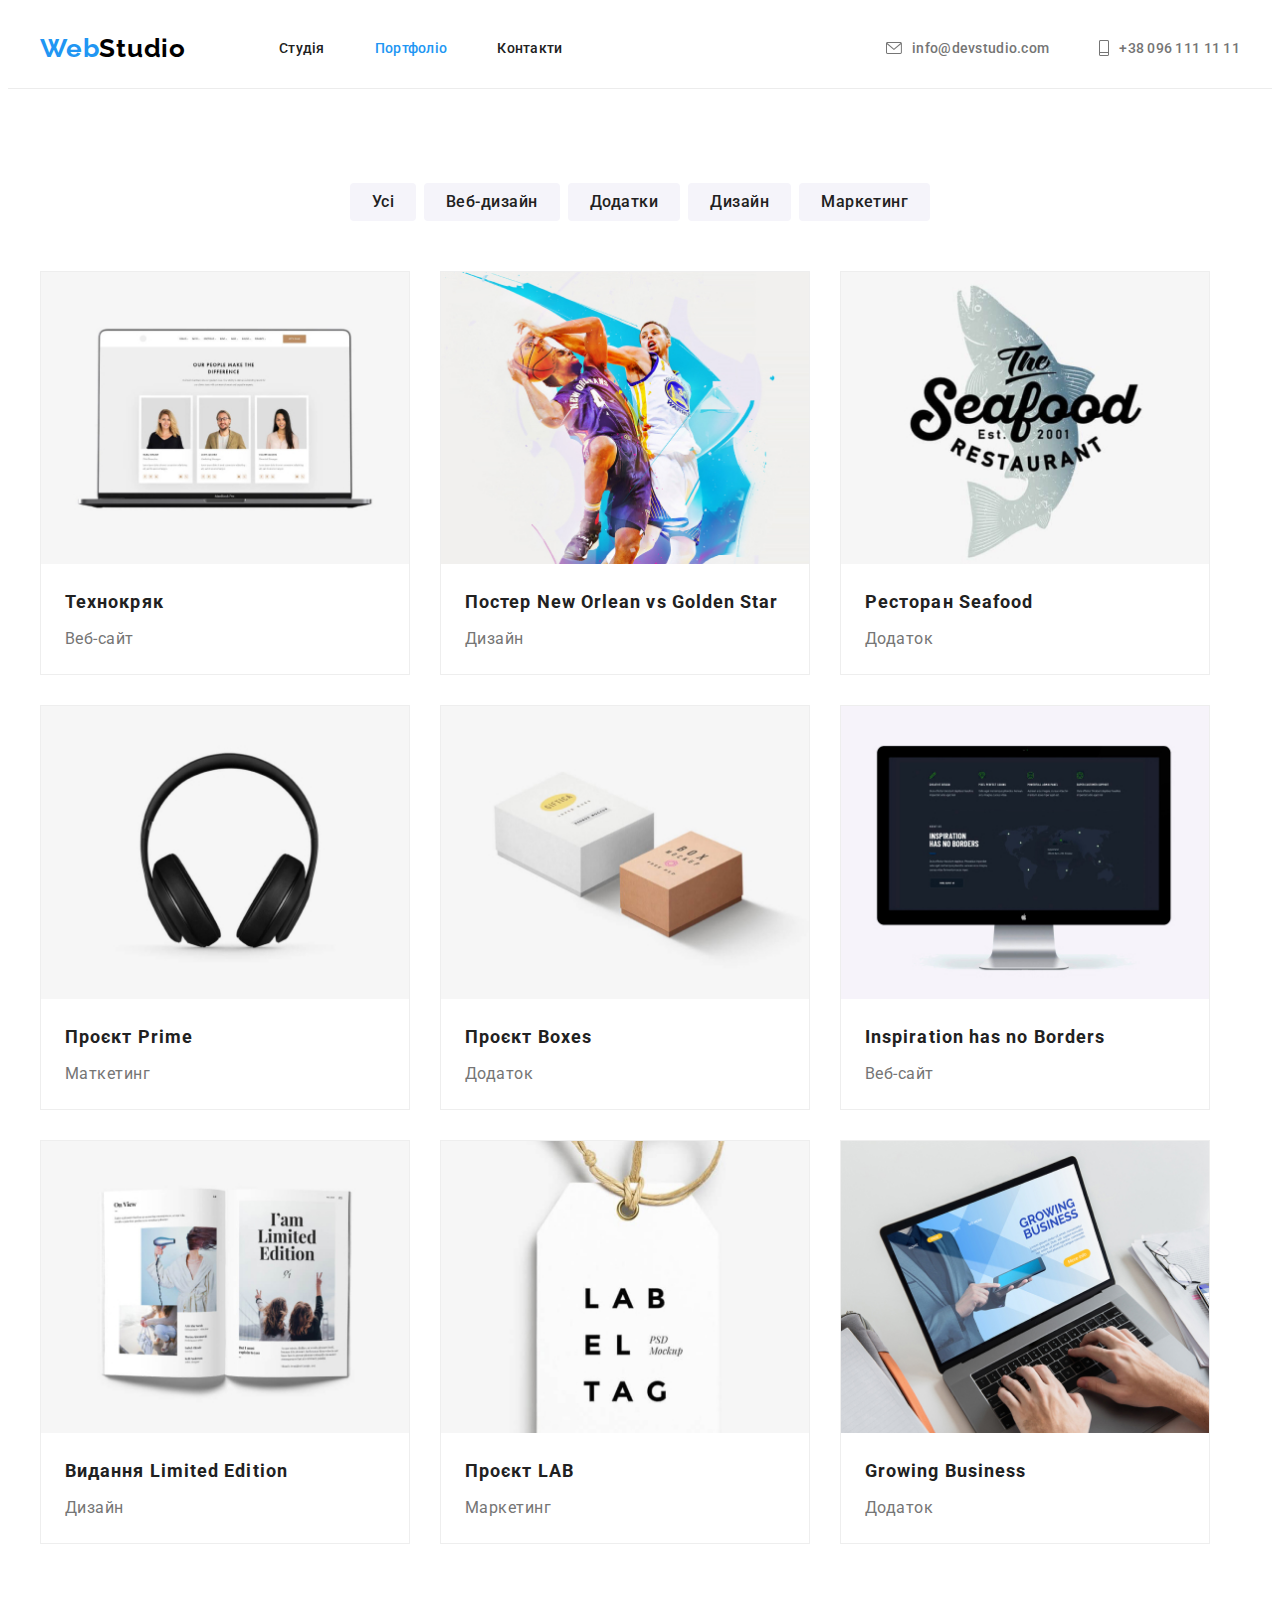
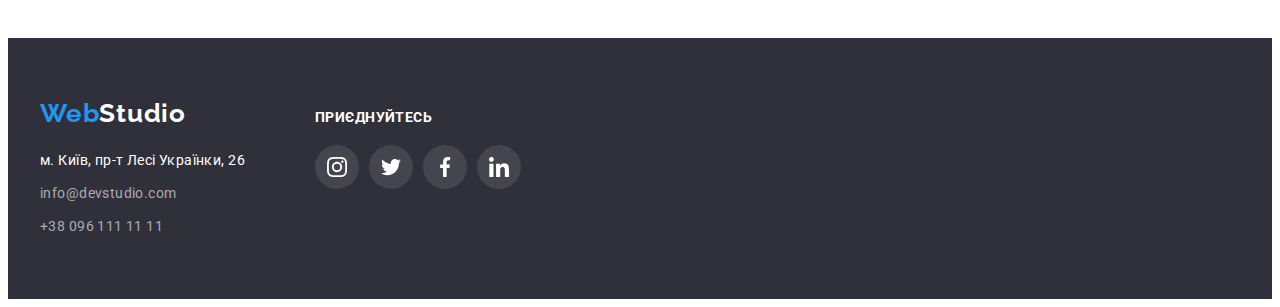
==== commit 97aff981: "add link to project" ====
--- a/portfolio.html
+++ b/portfolio.html
@@ -72,7 +72,7 @@
 
           <ul class="project-list list">
             <li class="project-item">
-              <a class="project-link" href=""
+              <a class="project-link link" href=""
                 ><img
                   class="project-img"
                   width="370"
@@ -86,7 +86,7 @@
               >
             </li>
             <li class="project-item">
-              <a class="project-link" href=""
+              <a class="project-link link" href=""
                 ><img
                   class="project-img"
                   width="370"
@@ -101,7 +101,7 @@
               >
             </li>
             <li class="project-item">
-              <a class="project-link" href=""
+              <a class="project-link link" href=""
                 ><img
                   class="project-img"
                   width="370"
@@ -116,7 +116,7 @@
               >
             </li>
             <li class="project-item">
-              <a class="project-link" href=""
+              <a class="project-link link" href=""
                 ><img
                   class="project-img"
                   width="370"
@@ -131,7 +131,7 @@
               >
             </li>
             <li class="project-item">
-              <a class="project-link" href="">
+              <a class="project-link link" href="">
                 <img
                   class="project-img"
                   width="370"
@@ -146,7 +146,7 @@
               </a>
             </li>
             <li class="project-item">
-              <a class="project-link" href=""
+              <a class="project-link link" href=""
                 ><img
                   class="project-img"
                   width="370"
@@ -160,7 +160,7 @@
               >
             </li>
             <li class="project-item">
-              <a class="project-link" href="">
+              <a class="project-link link" href="">
                 <img
                   class="project-img"
                   width="370"
@@ -174,7 +174,7 @@
               >
             </li>
             <li class="project-item">
-              <a class="project-link" href="">
+              <a class="project-link link" href="">
                 <img
                   class="project-img"
                   width="370"
@@ -188,7 +188,7 @@
               >
             </li>
             <li class="project-item">
-              <a class="project-link" href=""
+              <a class="project-link link" href=""
                 ><img
                   class="project-img"
                   width="370"
